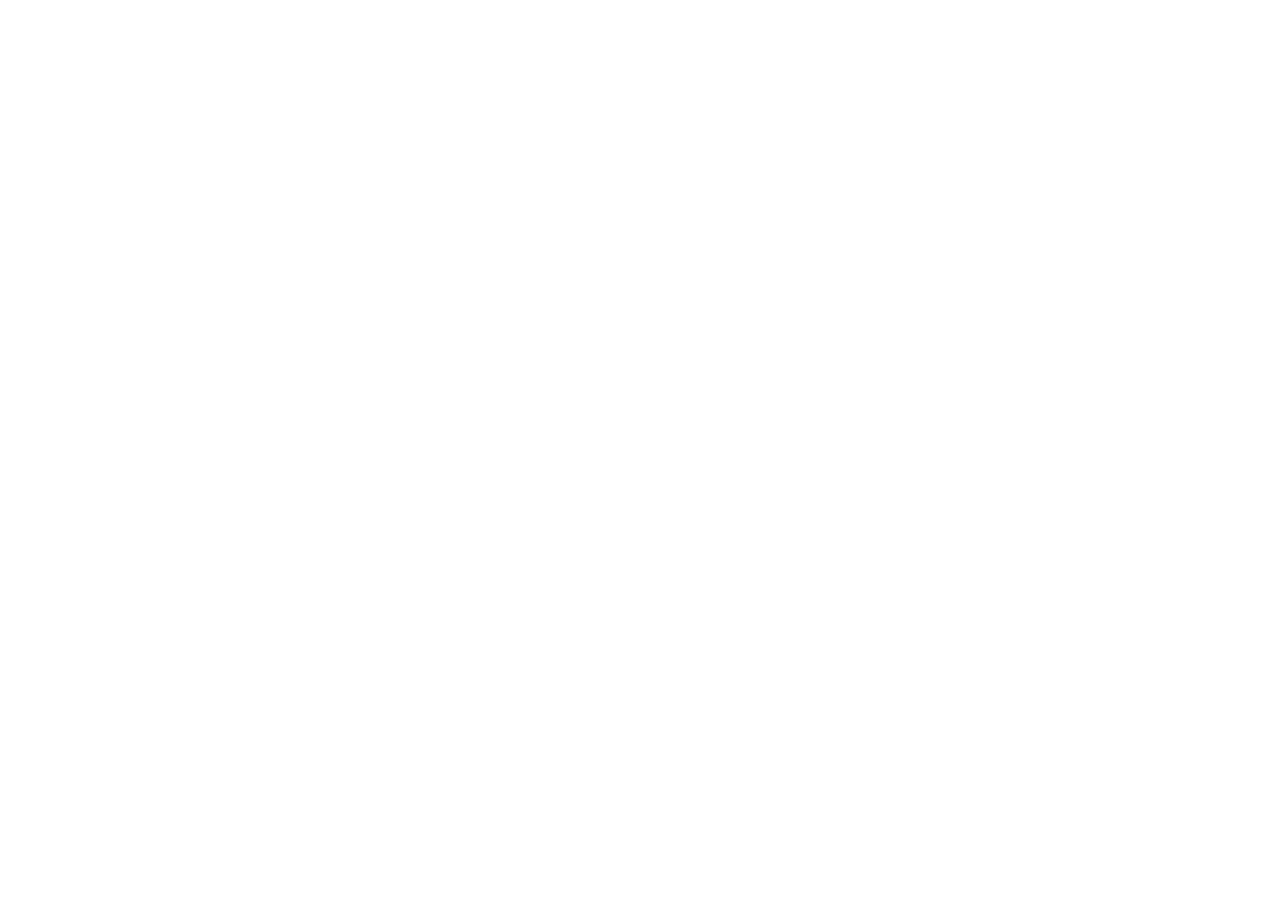
==== index.html @ b2c84ee9 "001-->Init & Tracker, Meal, Workout Classes" ====
<!DOCTYPE html>
<html lang="en">
 <head>
  <meta charset="UTF-8" />
  <meta http-equiv="X-UA-Compatible" content="IE=edge" />
  <meta name="viewport" content="width=device-width, initial-scale=1.0" />
  <link rel="shortcut icon" type="image/x-icon" href="favicon.ico" />
  <link rel="preconnect" href="https://fonts.googleapis.com" />
  <link rel="preconnect" href="https://fonts.gstatic.com" crossorigin />
  <link
   href="https://fonts.googleapis.com/css2?family=Roboto:wght@300;400;700&display=swap"
   rel="stylesheet"
  />
  <link rel="stylesheet" href="css/fontawesome.css" />
  <link rel="stylesheet" href="css/bootstrap.css" />
  <link rel="stylesheet" href="css/style.css" />
  <script src="js/bootstrap.bundle.min.js" defer></script>
  <script src="js/app.js" defer></script>
  <title>Tracalorie 2.0 | Track your Caloric Intake</title>
 </head>
 <body></body>
</html>
---- css/style.css ----
*,
*::after,
*::before {
  box-sizing: border-box;
}

.hidden {
  display: none;
}/*# sourceMappingURL=style.css.map */
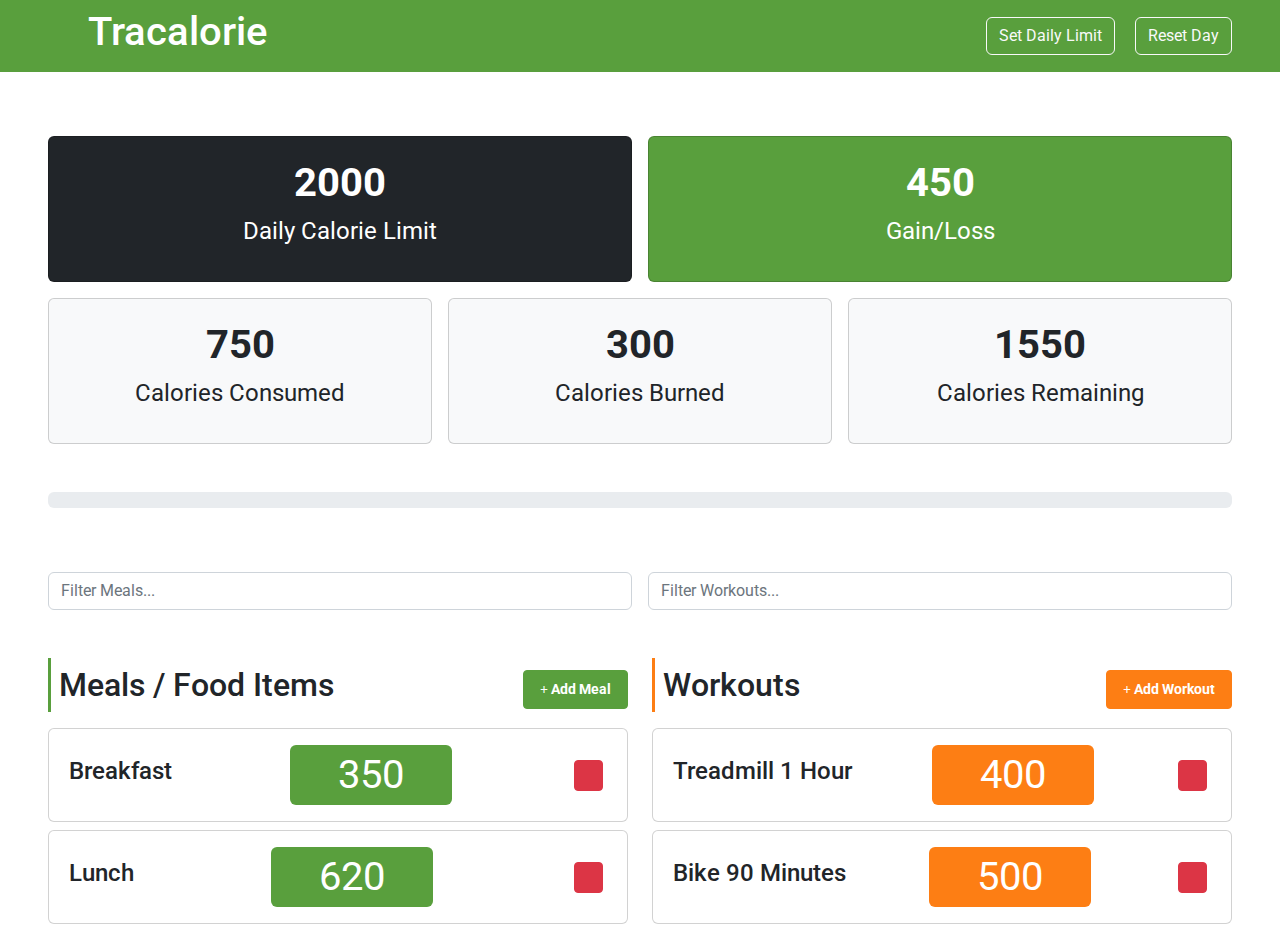
==== commit ac8201ef: "002-->Display Tracker Stats" ====
--- a/index.html
+++ b/index.html
@@ -18,5 +18,313 @@
   <script src="js/app.js" defer></script>
   <title>Tracalorie 2.0 | Track your Caloric Intake</title>
  </head>
- <body></body>
+ <body>
+  <body>
+   <header
+     class="bg-primary d-sm-flex justify-content-between align-items-center text-white text-center py-2 px-5"
+   >
+     <h1><i class="fa-solid fa-utensils"></i> Tracalorie</h1>
+     <div>
+       <button
+         class="btn btn-outline-light mx-3"
+         data-bs-toggle="modal"
+         data-bs-target="#limit-modal"
+       >
+         Set Daily Limit
+       </button>
+       <button id="reset" class="btn btn-outline-light">Reset Day</button>
+     </div>
+   </header>
+
+   <!-- Stats -->
+   <section class="stats my-5 px-5">
+     <div class="row g-3 my-3">
+       <div class="col-md-6">
+         <div class="card text-center bg-dark text-white">
+           <div class="card-body">
+             <div id="calories-limit" class="fs-1 fw-bold">2000</div>
+             <p class="fs-4">Daily Calorie Limit</p>
+           </div>
+         </div>
+       </div>
+        <div class="col-md-6">
+         <div class="card text-center bg-primary text-white">
+           <div class="card-body">
+             <div id="calories-total" class="fs-1 fw-bold">400</div>
+             <p class="fs-4">Gain/Loss</p>
+           </div>
+         </div>
+       </div>
+     </div>
+     <div class="row g-3 text-center">
+       <div class="col-md-4">
+         <div class="card bg-light">
+           <div class="card-body">
+             <div id="calories-consumed" class="fs-1 fw-bold">700</div>
+             <p class="fs-4">Calories Consumed</p>
+           </div>
+         </div>
+       </div>
+       <div class="col-md-4">
+         <div class="card bg-light">
+           <div class="card-body">
+             <div id="calories-burned" class="fs-1 fw-bold">300</div>
+             <p class="fs-4">Calories Burned</p>
+           </div>
+         </div>
+       </div>
+       <div class="col-md-4">
+         <div class="card bg-light">
+           <div class="card-body">
+             <div id="calories-remaining" class="fs-1 fw-bold">1600</div>
+             <p class="fs-4">Calories Remaining</p>
+           </div>
+         </div>
+       </div>
+     </div>
+   </section>
+
+    <section class="px-5">
+     <div class="progress">
+       <div
+         id="calorie-progress"
+         class="progress-bar"
+         role="progressbar"
+       ></div>
+     </div>
+   </section>
+
+   <!-- Filter -->
+   <section class="filter my-5 px-5">
+     <div class="row g-3">
+       <div class="col-md-6">
+         <div class="mt-3">
+           <input
+             type="text"
+             id="filter-meals"
+             class="form-control"
+             placeholder="Filter Meals..."
+           />
+         </div>
+       </div>
+       <div class="col-md-6">
+         <div class="mt-3">
+           <input
+             type="text"
+             id="filter-workouts"
+             class="form-control"
+             placeholder="Filter Workouts..."
+           />
+         </div>
+       </div>
+     </div>
+   </section>
+
+   <!-- Items -->
+   <section class="items mx-5">
+     <div class="row g-4">
+       <!-- Meals -->
+       <div class="col-md-6">
+         <div class="d-flex align-items-center">
+           <h2 class="border-start border-primary border-3 p-2">
+             Meals / Food Items
+           </h2>
+           <button
+             class="btn btn-primary btn-sm ms-auto text-white fw-bold py-2 px-3 h-100"
+             data-bs-toggle="collapse"
+             data-bs-target="#collapse-meal"
+             aria-expanded="false"
+             aria-controls="collapse-meal"
+           >
+             <i class="fa-solid fa-plus"></i> Add Meal
+           </button>
+         </div>
+
+         <!-- Add Meal Form -->
+         <div class="collapse" id="collapse-meal">
+           <div class="card card-body bg-light">
+             <form id="meal-form">
+               <div class="mb-3">
+                 <input
+                   type="text"
+                   class="form-control"
+                   id="meal-name"
+                   placeholder="Enter Meal or Item"
+                 />
+               </div>
+               <div class="mb-3">
+                 <input
+                   type="number"
+                   class="form-control"
+                   id="meal-calories"
+                   placeholder="Enter Calories"
+                 />
+               </div>
+               <button type="submit" class="btn btn-primary text-white">
+                 Add Meal Item
+               </button>
+             </form>
+           </div>
+         </div>
+
+         <div id="meal-items">
+           <!-- Item 1 -->
+           <div class="card my-2">
+             <div class="card-body">
+               <div class="d-flex align-items-center justify-content-between">
+                 <h4 class="mx-1">Breakfast</h4>
+                 <div
+                   class="fs-1 bg-primary text-white text-center rounded-2 px-2 px-sm-5"
+                 >
+                   350
+                 </div>
+                 <button class="delete btn btn-danger btn-sm mx-2">
+                   <i class="fa-solid fa-xmark"></i>
+                 </button>
+               </div>
+             </div>
+           </div>
+           <!-- Item 2 -->
+           <div class="card my-2">
+             <div class="card-body">
+               <div class="d-flex align-items-center justify-content-between">
+                 <h4 class="mx-1">Lunch</h4>
+                 <div
+                   class="fs-1 bg-primary text-white text-center rounded-2 px-2 px-sm-5"
+                 >
+                   620
+                 </div>
+                 <button class="delete btn btn-danger btn-sm mx-2">
+                   <i class="fa-solid fa-xmark"></i>
+                 </button>
+               </div>
+             </div>
+           </div>
+         </div>
+       </div>
+       <!-- Workout -->
+       <div class="col-md-6">
+         <div class="d-flex align-items-center">
+           <h2 class="border-start border-secondary border-3 p-2">
+             Workouts
+           </h2>
+           <button
+             class="btn btn-secondary btn-sm ms-auto text-white fw-bold py-2 px-3 h-100"
+             data-bs-toggle="collapse"
+             data-bs-target="#collapse-workout"
+             aria-expanded="false"
+             aria-controls="collapse-workout"
+           >
+             <i class="fa-solid fa-plus"></i> Add Workout
+           </button>
+         </div>
+
+         <!-- Add Workout Form -->
+         <div class="collapse" id="collapse-workout">
+           <div class="card card-body bg-light">
+             <form id="workout-form">
+               <div class="mb-3">
+                 <input
+                   type="text"
+                   class="form-control"
+                   id="workout-name"
+                   placeholder="Enter Workout"
+                 />
+               </div>
+               <div class="mb-3">
+                 <input
+                   type="number"
+                   class="form-control"
+                   id="workout-calories"
+                   placeholder="Enter Calories"
+                 />
+               </div>
+               <button type="submit" class="btn btn-primary text-white">
+                 Add Workout Item
+               </button>
+             </form>
+           </div>
+         </div>
+
+         <div id="workout-items">
+           <!-- Item 1 -->
+           <div class="card my-2">
+             <div class="card-body">
+               <div class="d-flex align-items-center justify-content-between">
+                 <h4 class="mx-1">Treadmill 1 Hour</h4>
+                 <div
+                   class="fs-1 bg-secondary text-white text-center rounded-2 px-2 px-sm-5"
+                 >
+                   400
+                 </div>
+                 <button class="delete btn btn-danger btn-sm mx-2">
+                   <i class="fa-solid fa-xmark"></i>
+                 </button>
+               </div>
+             </div>
+           </div>
+           <!-- Item 2 -->
+           <div class="card my-2">
+             <div class="card-body">
+               <div class="d-flex align-items-center justify-content-between">
+                 <h4 class="mx-1">Bike 90 Minutes</h4>
+                 <div
+                   class="fs-1 lg bg-secondary text-white text-center rounded-2 px-2 px-sm-5"
+                 >
+                   500
+                 </div>
+                 <button class="delete btn btn-danger btn-sm mx-2">
+                   <i class="fa-solid fa-xmark"></i>
+                 </button>
+               </div>
+             </div>
+           </div>
+         </div>
+       </div>
+     </div>
+   </section>
+
+   <!-- Calorie Limit Modal -->
+   <div
+     class="modal fade"
+     id="limit-modal"
+     tabindex="-1"
+     aria-labelledby="limitModalLabel"
+     aria-hidden="true"
+   >
+     <div class="modal-dialog">
+       <div class="modal-content">
+         <div class="modal-header">
+           <h1 class="modal-title fs-5" id="limitModalLabel">
+             Set Daily Limit
+           </h1>
+           <button
+             type="button"
+             class="btn-close"
+             data-bs-dismiss="modal"
+             aria-label="Close"
+           ></button>
+         </div>
+         <div class="modal-body">
+           <form id="limit-form">
+             <div class="mb-3">
+               <label for="limit" class="form-label"
+                 >Daily Calorie Limit</label
+               >
+               <input
+                 type="text"
+                 class="form-control"
+                 id="limit"
+                 placeholder="2000"
+               />
+             </div>
+
+             <button type="submit" class="btn btn-primary text-white">
+               Save
+             </button>
+           </form>
+         </div>
+       </div>
+     </div>
+   </div>
 </html>
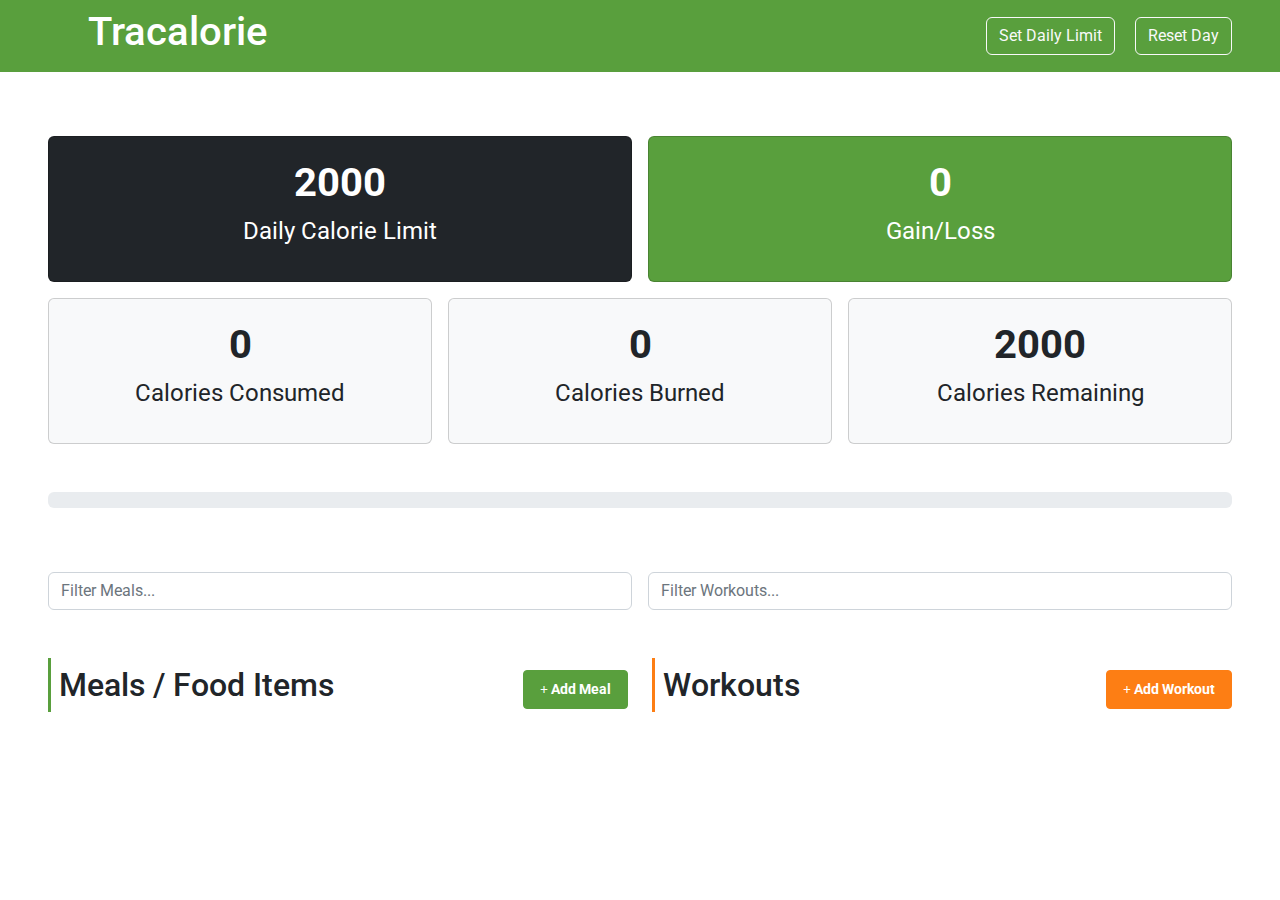
==== commit 6fa4def4: "005-->Display New Meal & Workout" ====
--- a/index.html
+++ b/index.html
@@ -19,312 +19,229 @@
   <title>Tracalorie 2.0 | Track your Caloric Intake</title>
  </head>
  <body>
-  <body>
-   <header
-     class="bg-primary d-sm-flex justify-content-between align-items-center text-white text-center py-2 px-5"
-   >
-     <h1><i class="fa-solid fa-utensils"></i> Tracalorie</h1>
-     <div>
-       <button
-         class="btn btn-outline-light mx-3"
-         data-bs-toggle="modal"
-         data-bs-target="#limit-modal"
-       >
-         Set Daily Limit
-       </button>
-       <button id="reset" class="btn btn-outline-light">Reset Day</button>
-     </div>
-   </header>
-
-   <!-- Stats -->
-   <section class="stats my-5 px-5">
-     <div class="row g-3 my-3">
-       <div class="col-md-6">
-         <div class="card text-center bg-dark text-white">
-           <div class="card-body">
-             <div id="calories-limit" class="fs-1 fw-bold">2000</div>
-             <p class="fs-4">Daily Calorie Limit</p>
-           </div>
-         </div>
+  <header
+   class="bg-primary d-sm-flex justify-content-between align-items-center text-white text-center py-2 px-5"
+  >
+   <h1><i class="fa-solid fa-utensils"></i> Tracalorie</h1>
+   <div>
+    <button
+     class="btn btn-outline-light mx-3"
+     data-bs-toggle="modal"
+     data-bs-target="#limit-modal"
+    >
+     Set Daily Limit
+    </button>
+    <button id="reset" class="btn btn-outline-light">Reset Day</button>
+   </div>
+  </header>
+
+  <!-- Stats -->
+  <section class="stats my-5 px-5">
+   <div class="row g-3 my-3">
+    <div class="col-md-6">
+     <div class="card text-center bg-dark text-white">
+      <div class="card-body">
+       <div id="calories-limit" class="fs-1 fw-bold"></div>
+       <p class="fs-4">Daily Calorie Limit</p>
+      </div>
+     </div>
+    </div>
+    <div class="col-md-6">
+     <div class="card text-center bg-primary text-white">
+      <div class="card-body">
+       <div id="calories-total" class="fs-1 fw-bold"></div>
+       <p class="fs-4">Gain/Loss</p>
+      </div>
+     </div>
+    </div>
+   </div>
+   <div class="row g-3 text-center">
+    <div class="col-md-4">
+     <div class="card bg-light">
+      <div class="card-body">
+       <div id="calories-consumed" class="fs-1 fw-bold"></div>
+       <p class="fs-4">Calories Consumed</p>
+      </div>
+     </div>
+    </div>
+    <div class="col-md-4">
+     <div class="card bg-light">
+      <div class="card-body">
+       <div id="calories-burned" class="fs-1 fw-bold"></div>
+       <p class="fs-4">Calories Burned</p>
+      </div>
+     </div>
+    </div>
+    <div class="col-md-4">
+     <div class="card bg-light">
+      <div class="card-body">
+       <div id="calories-remaining" class="fs-1 fw-bold"></div>
+       <p class="fs-4">Calories Remaining</p>
+      </div>
+     </div>
+    </div>
+   </div>
+  </section>
+
+  <section class="px-5">
+   <div class="progress">
+    <div id="calorie-progress" class="progress-bar" role="progressbar"></div>
+   </div>
+  </section>
+
+  <!-- Filter -->
+  <section class="filter my-5 px-5">
+   <div class="row g-3">
+    <div class="col-md-6">
+     <div class="mt-3">
+      <input
+       type="text"
+       id="filter-meals"
+       class="form-control"
+       placeholder="Filter Meals..."
+      />
+     </div>
+    </div>
+    <div class="col-md-6">
+     <div class="mt-3">
+      <input
+       type="text"
+       id="filter-workouts"
+       class="form-control"
+       placeholder="Filter Workouts..."
+      />
+     </div>
+    </div>
+   </div>
+  </section>
+
+  <!-- Items -->
+  <section class="items mx-5">
+   <div class="row g-4">
+    <!-- Meals -->
+    <div class="col-md-6">
+     <div class="d-flex align-items-center">
+      <h2 class="border-start border-primary border-3 p-2">
+       Meals / Food Items
+      </h2>
+      <button
+       class="btn btn-primary btn-sm ms-auto text-white fw-bold py-2 px-3 h-100"
+       data-bs-toggle="collapse"
+       data-bs-target="#collapse-meal"
+       aria-expanded="false"
+       aria-controls="collapse-meal"
+      >
+       <i class="fa-solid fa-plus"></i> Add Meal
+      </button>
+     </div>
+
+     <!-- Add Meal Form -->
+     <div class="collapse" id="collapse-meal">
+      <div class="card card-body bg-light">
+       <form id="meal-form">
+        <div class="mb-3">
+         <input
+          type="text"
+          class="form-control"
+          id="meal-name"
+          placeholder="Enter Meal or Item"
+         />
+        </div>
+        <div class="mb-3">
+         <input
+          type="number"
+          class="form-control"
+          id="meal-calories"
+          placeholder="Enter Calories"
+         />
+        </div>
+        <button type="submit" class="btn btn-primary text-white">
+         Add Meal Item
+        </button>
+       </form>
+      </div>
+     </div>
+
+     <div id="meal-items"></div>
+    </div>
+    <!-- Workout -->
+    <div class="col-md-6">
+     <div class="d-flex align-items-center">
+      <h2 class="border-start border-secondary border-3 p-2">Workouts</h2>
+      <button
+       class="btn btn-secondary btn-sm ms-auto text-white fw-bold py-2 px-3 h-100"
+       data-bs-toggle="collapse"
+       data-bs-target="#collapse-workout"
+       aria-expanded="false"
+       aria-controls="collapse-workout"
+      >
+       <i class="fa-solid fa-plus"></i> Add Workout
+      </button>
+     </div>
+
+     <!-- Add Workout Form -->
+     <div class="collapse" id="collapse-workout">
+      <div class="card card-body bg-light">
+       <form id="workout-form">
+        <div class="mb-3">
+         <input
+          type="text"
+          class="form-control"
+          id="workout-name"
+          placeholder="Enter Workout"
+         />
+        </div>
+        <div class="mb-3">
+         <input
+          type="number"
+          class="form-control"
+          id="workout-calories"
+          placeholder="Enter Calories"
+         />
+        </div>
+        <button type="submit" class="btn btn-primary text-white">
+         Add Workout Item
+        </button>
+       </form>
+      </div>
+     </div>
+
+     <div id="workout-items"></div>
+    </div>
+   </div>
+  </section>
+
+  <!-- Calorie Limit Modal -->
+  <div
+   class="modal fade"
+   id="limit-modal"
+   tabindex="-1"
+   aria-labelledby="limitModalLabel"
+   aria-hidden="true"
+  >
+   <div class="modal-dialog">
+    <div class="modal-content">
+     <div class="modal-header">
+      <h1 class="modal-title fs-5" id="limitModalLabel">Set Daily Limit</h1>
+      <button
+       type="button"
+       class="btn-close"
+       data-bs-dismiss="modal"
+       aria-label="Close"
+      ></button>
+     </div>
+     <div class="modal-body">
+      <form id="limit-form">
+       <div class="mb-3">
+        <label for="limit" class="form-label">Daily Calorie Limit</label>
+        <input type="text" class="form-control" id="limit" placeholder="2000" />
        </div>
-        <div class="col-md-6">
-         <div class="card text-center bg-primary text-white">
-           <div class="card-body">
-             <div id="calories-total" class="fs-1 fw-bold">400</div>
-             <p class="fs-4">Gain/Loss</p>
-           </div>
-         </div>
-       </div>
-     </div>
-     <div class="row g-3 text-center">
-       <div class="col-md-4">
-         <div class="card bg-light">
-           <div class="card-body">
-             <div id="calories-consumed" class="fs-1 fw-bold">700</div>
-             <p class="fs-4">Calories Consumed</p>
-           </div>
-         </div>
-       </div>
-       <div class="col-md-4">
-         <div class="card bg-light">
-           <div class="card-body">
-             <div id="calories-burned" class="fs-1 fw-bold">300</div>
-             <p class="fs-4">Calories Burned</p>
-           </div>
-         </div>
-       </div>
-       <div class="col-md-4">
-         <div class="card bg-light">
-           <div class="card-body">
-             <div id="calories-remaining" class="fs-1 fw-bold">1600</div>
-             <p class="fs-4">Calories Remaining</p>
-           </div>
-         </div>
-       </div>
-     </div>
-   </section>
-
-    <section class="px-5">
-     <div class="progress">
-       <div
-         id="calorie-progress"
-         class="progress-bar"
-         role="progressbar"
-       ></div>
-     </div>
-   </section>
-
-   <!-- Filter -->
-   <section class="filter my-5 px-5">
-     <div class="row g-3">
-       <div class="col-md-6">
-         <div class="mt-3">
-           <input
-             type="text"
-             id="filter-meals"
-             class="form-control"
-             placeholder="Filter Meals..."
-           />
-         </div>
-       </div>
-       <div class="col-md-6">
-         <div class="mt-3">
-           <input
-             type="text"
-             id="filter-workouts"
-             class="form-control"
-             placeholder="Filter Workouts..."
-           />
-         </div>
-       </div>
-     </div>
-   </section>
-
-   <!-- Items -->
-   <section class="items mx-5">
-     <div class="row g-4">
-       <!-- Meals -->
-       <div class="col-md-6">
-         <div class="d-flex align-items-center">
-           <h2 class="border-start border-primary border-3 p-2">
-             Meals / Food Items
-           </h2>
-           <button
-             class="btn btn-primary btn-sm ms-auto text-white fw-bold py-2 px-3 h-100"
-             data-bs-toggle="collapse"
-             data-bs-target="#collapse-meal"
-             aria-expanded="false"
-             aria-controls="collapse-meal"
-           >
-             <i class="fa-solid fa-plus"></i> Add Meal
-           </button>
-         </div>
-
-         <!-- Add Meal Form -->
-         <div class="collapse" id="collapse-meal">
-           <div class="card card-body bg-light">
-             <form id="meal-form">
-               <div class="mb-3">
-                 <input
-                   type="text"
-                   class="form-control"
-                   id="meal-name"
-                   placeholder="Enter Meal or Item"
-                 />
-               </div>
-               <div class="mb-3">
-                 <input
-                   type="number"
-                   class="form-control"
-                   id="meal-calories"
-                   placeholder="Enter Calories"
-                 />
-               </div>
-               <button type="submit" class="btn btn-primary text-white">
-                 Add Meal Item
-               </button>
-             </form>
-           </div>
-         </div>
-
-         <div id="meal-items">
-           <!-- Item 1 -->
-           <div class="card my-2">
-             <div class="card-body">
-               <div class="d-flex align-items-center justify-content-between">
-                 <h4 class="mx-1">Breakfast</h4>
-                 <div
-                   class="fs-1 bg-primary text-white text-center rounded-2 px-2 px-sm-5"
-                 >
-                   350
-                 </div>
-                 <button class="delete btn btn-danger btn-sm mx-2">
-                   <i class="fa-solid fa-xmark"></i>
-                 </button>
-               </div>
-             </div>
-           </div>
-           <!-- Item 2 -->
-           <div class="card my-2">
-             <div class="card-body">
-               <div class="d-flex align-items-center justify-content-between">
-                 <h4 class="mx-1">Lunch</h4>
-                 <div
-                   class="fs-1 bg-primary text-white text-center rounded-2 px-2 px-sm-5"
-                 >
-                   620
-                 </div>
-                 <button class="delete btn btn-danger btn-sm mx-2">
-                   <i class="fa-solid fa-xmark"></i>
-                 </button>
-               </div>
-             </div>
-           </div>
-         </div>
-       </div>
-       <!-- Workout -->
-       <div class="col-md-6">
-         <div class="d-flex align-items-center">
-           <h2 class="border-start border-secondary border-3 p-2">
-             Workouts
-           </h2>
-           <button
-             class="btn btn-secondary btn-sm ms-auto text-white fw-bold py-2 px-3 h-100"
-             data-bs-toggle="collapse"
-             data-bs-target="#collapse-workout"
-             aria-expanded="false"
-             aria-controls="collapse-workout"
-           >
-             <i class="fa-solid fa-plus"></i> Add Workout
-           </button>
-         </div>
-
-         <!-- Add Workout Form -->
-         <div class="collapse" id="collapse-workout">
-           <div class="card card-body bg-light">
-             <form id="workout-form">
-               <div class="mb-3">
-                 <input
-                   type="text"
-                   class="form-control"
-                   id="workout-name"
-                   placeholder="Enter Workout"
-                 />
-               </div>
-               <div class="mb-3">
-                 <input
-                   type="number"
-                   class="form-control"
-                   id="workout-calories"
-                   placeholder="Enter Calories"
-                 />
-               </div>
-               <button type="submit" class="btn btn-primary text-white">
-                 Add Workout Item
-               </button>
-             </form>
-           </div>
-         </div>
-
-         <div id="workout-items">
-           <!-- Item 1 -->
-           <div class="card my-2">
-             <div class="card-body">
-               <div class="d-flex align-items-center justify-content-between">
-                 <h4 class="mx-1">Treadmill 1 Hour</h4>
-                 <div
-                   class="fs-1 bg-secondary text-white text-center rounded-2 px-2 px-sm-5"
-                 >
-                   400
-                 </div>
-                 <button class="delete btn btn-danger btn-sm mx-2">
-                   <i class="fa-solid fa-xmark"></i>
-                 </button>
-               </div>
-             </div>
-           </div>
-           <!-- Item 2 -->
-           <div class="card my-2">
-             <div class="card-body">
-               <div class="d-flex align-items-center justify-content-between">
-                 <h4 class="mx-1">Bike 90 Minutes</h4>
-                 <div
-                   class="fs-1 lg bg-secondary text-white text-center rounded-2 px-2 px-sm-5"
-                 >
-                   500
-                 </div>
-                 <button class="delete btn btn-danger btn-sm mx-2">
-                   <i class="fa-solid fa-xmark"></i>
-                 </button>
-               </div>
-             </div>
-           </div>
-         </div>
-       </div>
-     </div>
-   </section>
-
-   <!-- Calorie Limit Modal -->
-   <div
-     class="modal fade"
-     id="limit-modal"
-     tabindex="-1"
-     aria-labelledby="limitModalLabel"
-     aria-hidden="true"
-   >
-     <div class="modal-dialog">
-       <div class="modal-content">
-         <div class="modal-header">
-           <h1 class="modal-title fs-5" id="limitModalLabel">
-             Set Daily Limit
-           </h1>
-           <button
-             type="button"
-             class="btn-close"
-             data-bs-dismiss="modal"
-             aria-label="Close"
-           ></button>
-         </div>
-         <div class="modal-body">
-           <form id="limit-form">
-             <div class="mb-3">
-               <label for="limit" class="form-label"
-                 >Daily Calorie Limit</label
-               >
-               <input
-                 type="text"
-                 class="form-control"
-                 id="limit"
-                 placeholder="2000"
-               />
-             </div>
-
-             <button type="submit" class="btn btn-primary text-white">
-               Save
-             </button>
-           </form>
-         </div>
-       </div>
-     </div>
-   </div>
+
+       <button type="submit" class="btn btn-primary text-white">Save</button>
+      </form>
+     </div>
+    </div>
+   </div>
+  </div>
+ </body>
 </html>
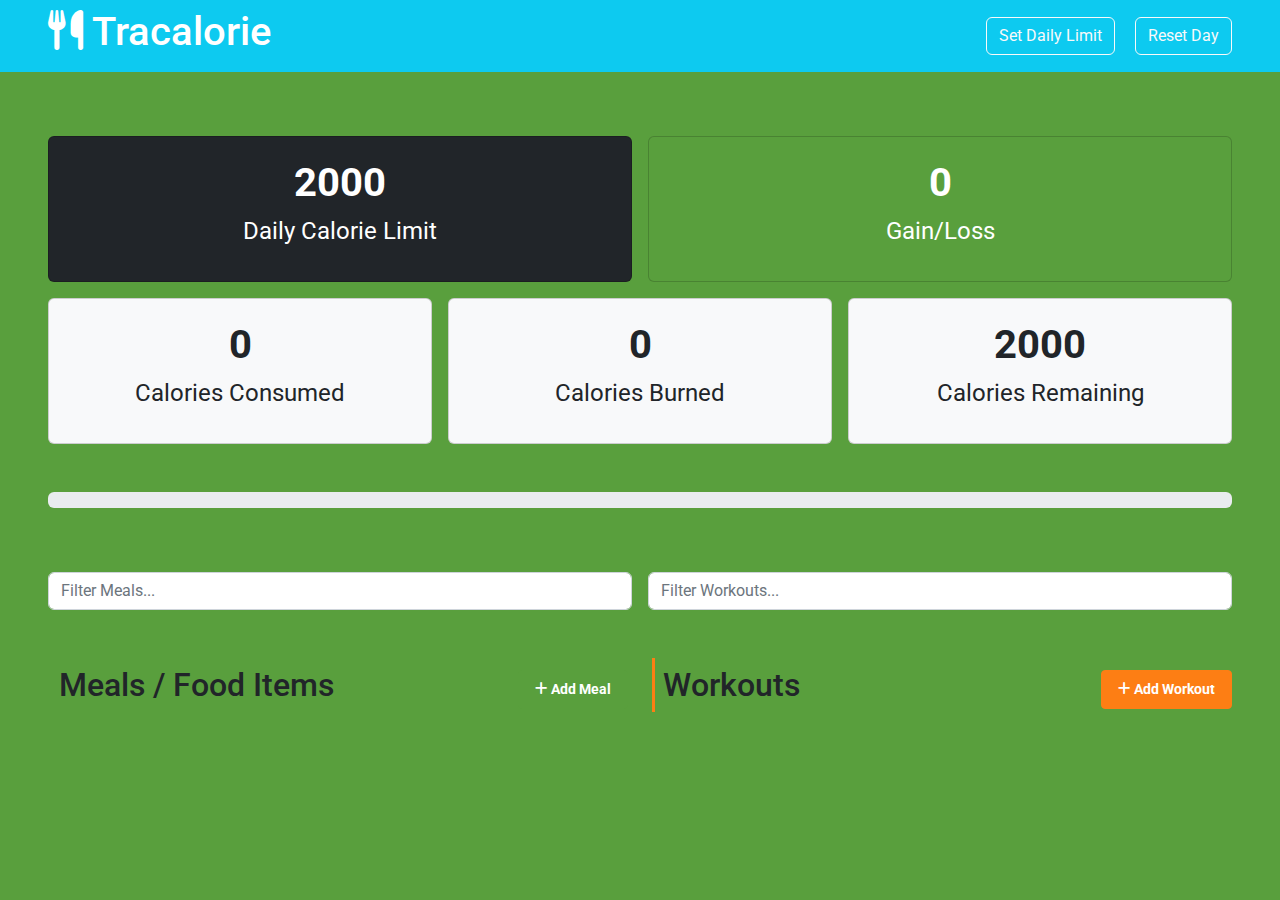
==== commit 98f6e045: "016-->Updated" ====
--- a/index.html
+++ b/index.html
@@ -18,9 +18,9 @@
   <script src="js/app.js" defer></script>
   <title>Tracalorie 2.0 | Track your Caloric Intake</title>
  </head>
- <body>
+ <body class="bg-success">
   <header
-   class="bg-primary d-sm-flex justify-content-between align-items-center text-white text-center py-2 px-5"
+   class="bg-info d-sm-flex justify-content-between align-items-center text-white text-center py-2 px-5"
   >
    <h1><i class="fa-solid fa-utensils"></i> Tracalorie</h1>
    <div>
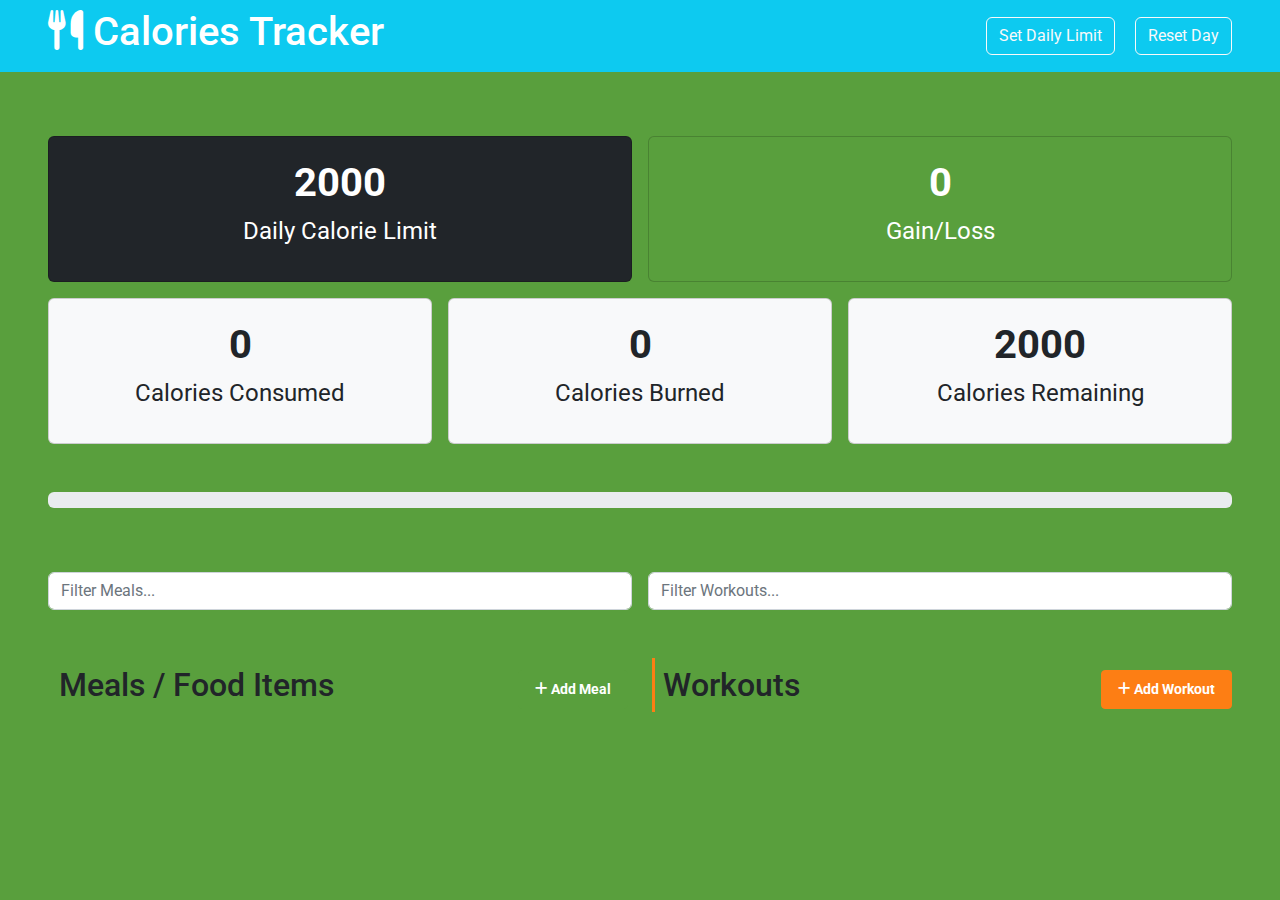
==== commit c543f253: "017-->Ready to Deploy" ====
--- a/index.html
+++ b/index.html
@@ -16,13 +16,13 @@
   <link rel="stylesheet" href="css/style.css" />
   <script src="js/bootstrap.bundle.min.js" defer></script>
   <script src="js/app.js" defer></script>
-  <title>Tracalorie 2.0 | Track your Caloric Intake</title>
+  <title>Calories Tracker | Track your Caloric Intake</title>
  </head>
  <body class="bg-success">
   <header
    class="bg-info d-sm-flex justify-content-between align-items-center text-white text-center py-2 px-5"
   >
-   <h1><i class="fa-solid fa-utensils"></i> Tracalorie</h1>
+   <h1><i class="fa-solid fa-utensils"></i> Calories Tracker</h1>
    <div>
     <button
      class="btn btn-outline-light mx-3"
